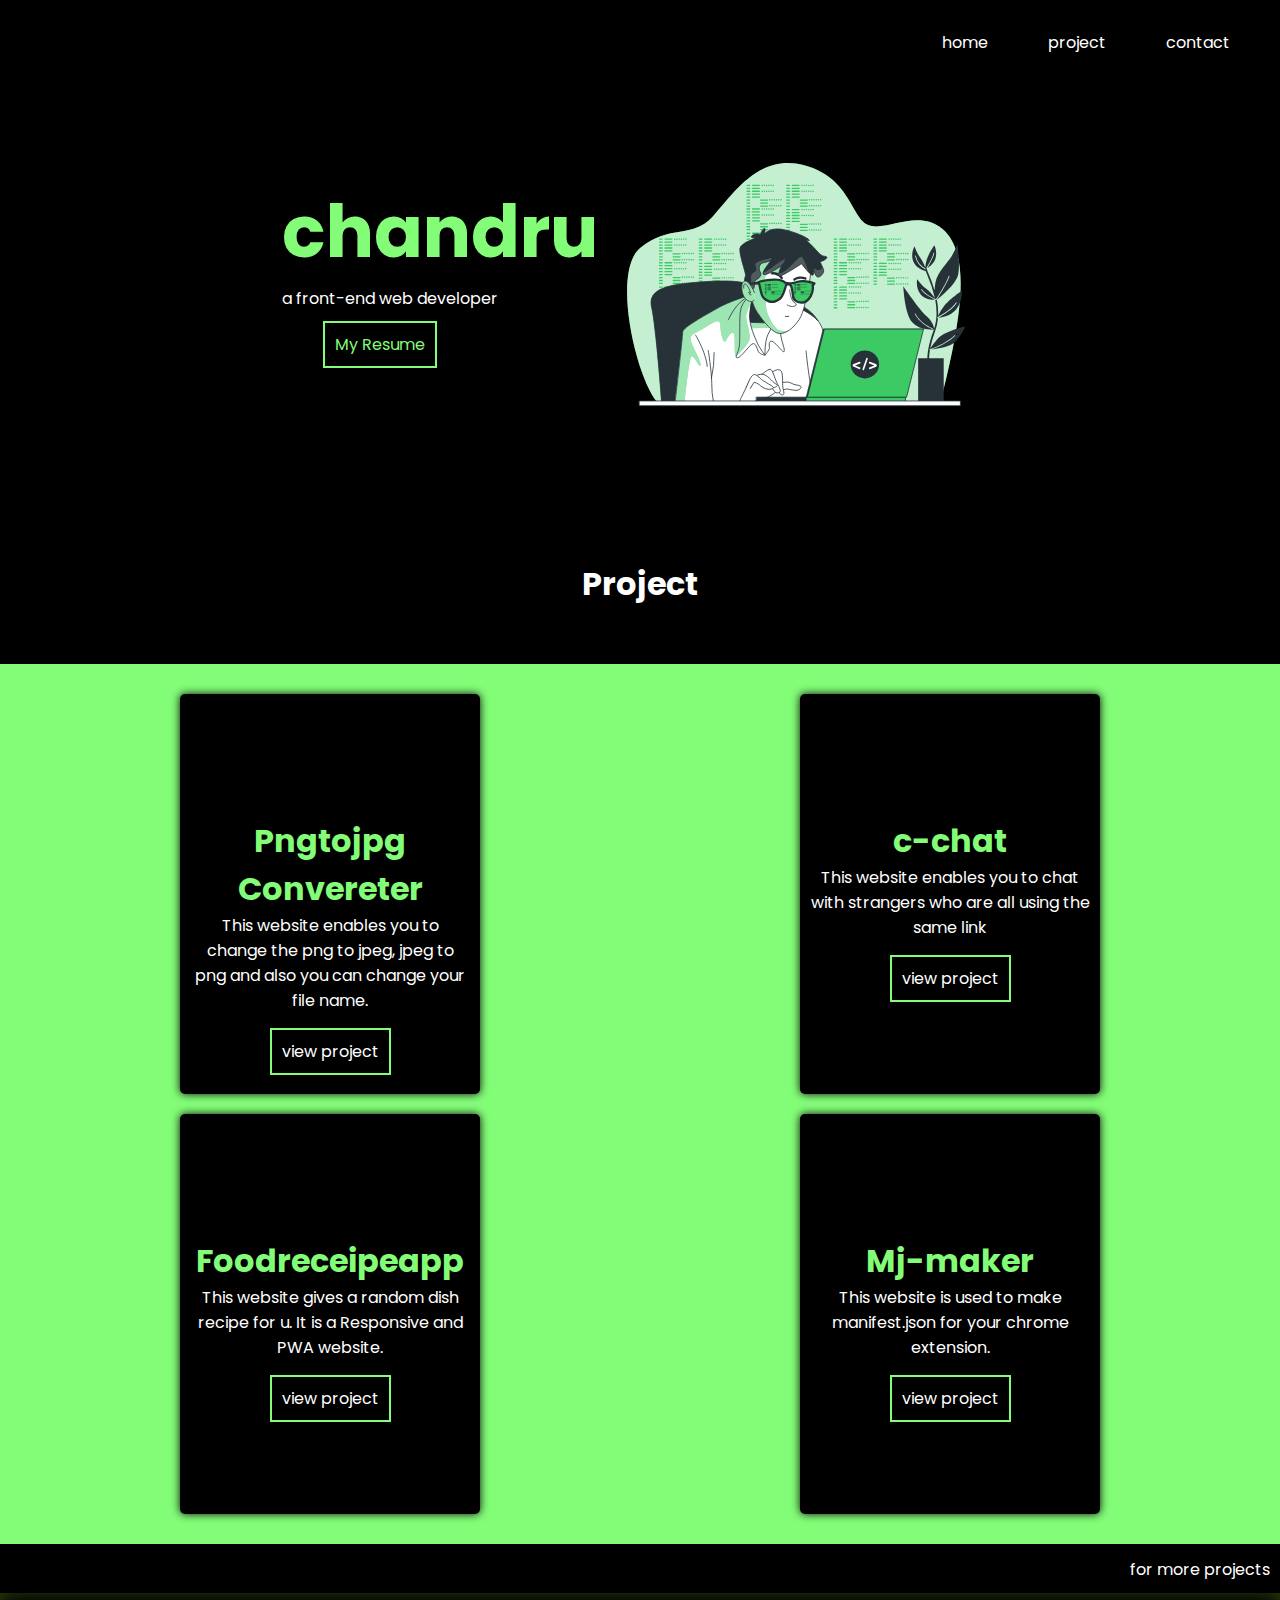
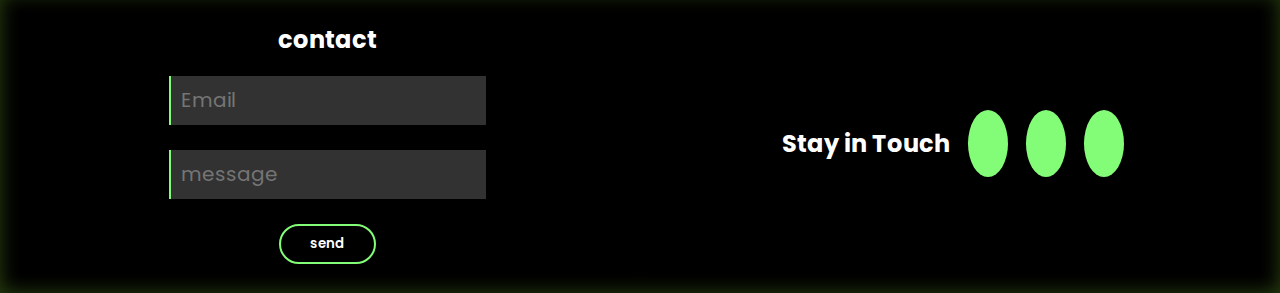
==== index.html @ 179a3398 "first commit" ====
<!DOCTYPE html>
<html lang="en">
<head>
    <meta charset="UTF-8">
    <meta http-equiv="X-UA-Compatible" content="IE=edge">
    <meta name="viewport" content="width=device-width, initial-scale=1.0">
    <meta name="description" content="this website is a showcaseof my projects in this website you can see my all projects">
    <meta name="keywords" content="B-chandru-profolio">
    <title>Profolio</title>
    <link rel="preconnect" href="https://fonts.gstatic.com">
<link href="https://fonts.googleapis.com/css2?family=Poppins&display=swap" rel="stylesheet">
    <link rel="stylesheet" href="https://cdnjs.cloudflare.com/ajax/libs/font-awesome/5.15.3/css/all.min.css" integrity="sha512-iBBXm8fW90+nuLcSKlbmrPcLa0OT92xO1BIsZ+ywDWZCvqsWgccV3gFoRBv0z+8dLJgyAHIhR35VZc2oM/gI1w==" crossorigin="anonymous" referrerpolicy="no-referrer" />
    <link rel="stylesheet" href="style.css">
</head>
<body>

                                <!--For hamburger menu  -->
    <header>
        <a href="#" class="logo"></a>
        <div class="toggle" onclick="menu()"><i class="fas fa-bars"></i></div>
        <ul class="nav" >
            <li><a href="index.html">home</a></li>
            <li><a href="project.html">project</a></li>
           <li><a href="#con">contact</a></li>

        </ul>
    </header>


                                    <!-- FOR my name display -->


    <div class="main">
        <div class="left">
            <div class="content">
                <h1 >chandru </h1>
                <p id="ani">a front-end web developer</p>
                <div class="button"> <a  id="top-a" href="img/Chandru_B.pdf" download="resume.pdf">My Resume</a></div>
            </div>
            
        </div>
        <div class="right"></div>
    </div>



                      
    <!-- FOR DISPLAYING PROJECTS -->
    <div class="center">
     <h1 id="P_1">Project</h1>
     <div class="strech"></div>
    </div>
        <div class="project">

            <div class="project_card">
                <i class="far fa-file-image"></i>
                <h1>Pngtojpg Convereter</h1>
                <p id="project_content">This website enables you to change the png to jpeg, jpeg to png and also you can change your file name.</p>
                <p class="view_project"> <a href="https://b-chandru.github.io/photoconverter/" target="_blank" rel="noopener noreferrer">
                   view project</a></p>
              </div>

              <div class="project_card">
                <i class="far fa-comments"></i>
                <h1>c-chat</h1>
                <p id="project_content"  >This website enables you to chat with strangers who are all using the same link</p>
                <p class="view_project"> <a href="https://c-chat-real.herokuapp.com/" target="_blank" rel="noopener noreferrer">
                   view project</a></p>
              </div>

              <div class="project_card">
                <i class="fas fa-mortar-pestle"></i>
              <h1>Foodreceipeapp</h1>
                <p  id="project_content" >This website gives a random dish recipe for u. It is a Responsive and PWA website.</p>
                <p class="view_project"> <a href="https://b-chandru.github.io/foodrecipeapp-pwa/" target="_blank" rel="noopener noreferrer">
                   view project</a></p>
              </div>

        

              <div class="project_card">
                <i class="far fa-file-code"></i>
                <h1>Mj-maker</h1>
                <p id="project_content" >This website is used to make manifest.json for your chrome extension.</p>
                <p class="view_project"> <a href="https://b-chandru.github.io/mj_maker/" target="_blank" rel="noopener noreferrer">
                   view project</a></p>
              </div>

        </div>
        <div class="more"><a href="project.html" rel="noopener noreferrer">for more projects <i class="fas fa-arrow-right"></i></a></div>

<!-- FOOTER  -->
    <footer id="con">
    <div class="msg">
        <h2>contact</h2>
        <form onsubmit="thank()">
            <input type="email" name="" id="" placeholder="Email"><br>
            <input type="text" name="" id="" placeholder="message"><br><input type="submit" value="send">
        </form>
    </div>

        <div class="social_media">
            <h2>Stay in Touch</h2>
               <a href="https://github.com/B-chandru/" target="_blank" rel="noopener noreferrer" ><i class="fab fa-github"></i></a>
               <a href="https://www.linkedin.com/in/chandru-Bose" target="_blank" rel="noopener noreferrer"> <i class="fab fa-linkedin-in"></i></a> 
               <a href="mailto:chandru03012@gmail.com" target="_blank" rel="noopener noreferrer" > <i class="far fa-envelope"></i></a>
        </div>
    </footer>



    <script>
window.onscroll = function(){
   document.querySelector(".strech").style.animation=" large 2s linear 2s 1 normal forwards"
}

  function menu (){
      const tog = document.querySelector(".toggle");
      const nav = document.querySelector(".nav")
      tog.classList.toggle("active")
      nav.classList.toggle("active")
  }

  function thank() {
    alert("thanks for message me 😄");
  }
    </script>

</body>
</html>
---- style.css ----
:root{
    --color1:hsl(115, 96%, 73%);
    --color2:hsl(0, 0%, 100%);
    --color3:hsl(0, 0%, 0%);
    }
    *{
      margin: 0;
      padding: 0;
      box-sizing: border-box;
      font-family: 'Poppins', sans-serif;
      background:var(--color3);
      scroll-behavior: smooth;

    }

                     /* navigation */
  header {
    position: fixed;
    top: 0;
    left: 0;
    width: 100%;
    padding: 20px 40px;
    display: flex;
    justify-content: space-between;
    align-items: center;
  }
  
  header .logo {
    font-size: 2em;
    color: var(--color1);
    font-weight: 700;
    text-transform: uppercase;
    text-decoration: none;
  }
  
  
  header .nav {
    position: relative;
    display: flex;
  }
  
  header .nav li {
    list-style: none;
    padding: 10px;
  }
  
  header .nav li a {
    color: var(--color2);
    margin-left: 40px;
    text-decoration: none;
  }
  header .nav li a:hover{
    color: var(--color1);
    letter-spacing: 2px;

  }



  
    /* my name display*/
    .main {
      margin-top: 67px;
      width: 100%;
      height: 400px;
      display: flex;
      justify-content: center;
      align-items: center;
    }
    .left{
      display: grid;
      place-items: center;
      color: var(--color1);
    }
    .button{
      margin-top: 21px;
      margin-left: 41px;
    }
    #ani{
      color: var(--color2);
    }
    #top-a{
      text-decoration: none;
      padding: 10px;
      border: 2px solid var(--color1);
      color: var(--color1);
    }
    #top-a:hover{
      color: var(--color3);
      background: chartreuse;
      border: 2px solid var(--color3);
       font-weight: 900;

    }
    .left h1{
     font-size: 8vh;
    }
    .right{
      margin-top: 20px;
      width: 400px;
      height: 300px;
      background: url("/img/user.svg");
      background-position: center;
      background-size: cover;
      background-repeat: no-repeat;
    }


    /* project */
    .center{
      margin-top: 93px;
display: grid;
place-items: center;
    }
    #P_1{
      color: var(--color2);
      text-align: center;
    }
    .project{
      margin-top: 30px;
      padding: 30px;
      display: grid;
      place-items: center;
  background: var(--color1);
      grid-template-columns: repeat(2, 1fr);
      grid-gap: 20px;
    }
    .project_card{
      color: var(--color1);
      width: 300px;
      height: 400px;
      border-radius: 5px;
      padding: 10px;
      text-align: center;
      box-shadow: 0px 0px 8px 0px rgb(5 6 5);
      transition: transform 0.1s;

    }
    .project_card:hover{
      transform: translateY(3px) scale(1.02);
   }
#project_content{
  color: var(--color2);
}
    .view_project{
      margin-top: 26px;
    }
    .view_project a{
      text-decoration: none;
    padding: 10px;
    color: var(--color2);
    border: 2px solid var(--color1);
    }
    .view_project a:hover{
      background: var(--color1);
    color: var(--color3);
    font-weight: 900;
    }
    .strech{
      width: 0;
        margin-top: 16px;
        height: 10px;
        border-radius: 10px;
       border-bottom: 5px solid var(--color1);
     }
     .more{
       display: flex;
       justify-content: flex-end;
       padding: 10px;
     }
     .more a{
       text-decoration: none;
       color: var(--color2);
     }
     
     @keyframes large{
       0%{
         width:0px
       }
       100%{
         width:300px;
     
       }
     }
     .fa-arrow-right{
       color:var(--color1);
       font-size: larger;
     }
     .fa-file-image{
       color: var(--color1);
       padding: 10px;
       font-size: 75px;
     }
     .fa-comments{
      color: var(--color1);
      font-size: 75px;
      padding: 10px;
     }
     .fa-mortar-pestle{
      color: var(--color1);
      font-size: 75px;
      padding: 10px;
     }

.fa-file-code{
  color: var(--color1);
  font-size: 75px;
  padding: 10px;
}

    /* footer */
    footer{
      width: 100%;
      height: 300px;
      padding: 20px;
      display: grid;
      box-shadow: inset 0px 0px 20px 0px #5988217d;
      grid-template-columns: repeat(2,1fr);
      grid-gap: 10px;
    }
    .msg{
      display: grid;
      place-items: center;
    }
    form{
      display: grid;
      place-items: center;
    }
    input[type="email"], input[type="text"]{
      width: 317px;
      background: rgba(167, 167, 167, 0.3);
      height: 49px;
      outline: none;
      border: none;
      color: var(--color1);
      padding: 10px;
      font-size: 20px;
      border-left: 2px solid var(--color1);
    }
    input[type="submit"]{
      width: 97px;
    border-radius: 22px;
    outline: none;
    border: 2px solid var(--color1);
      height: 40px;
      font-weight: 600;
      color: var(--color2);
    }
    input[type="submit"]:hover{
      letter-spacing: 2px;
      color: var(--color1);
    }
    .social_media{
      display: flex;
      justify-content: center;
      place-items: center;
    
    }
    .icons{
      display: flex;
    }
    h2{
      color:white;
    }
    .fa-github, .fa-linkedin-in, .fa-envelope{
      font-size: larger;
      color: var(--color3);
      padding: 20px;    
      border-radius: 50%;
      margin-left: 18px;
      background:var(--color1) ;
      cursor: pointer;
    }
    .fa-github:hover, .fa-linkedin-in:hover, .fa-envelope:hover{
      font-size:15px;
    }
  
    @media screen and (max-width:691px){
      .main {
        width: 100%;
        height: 400px;
        display: flex;
        flex-direction: column;
        justify-content: center;
        align-items: center;
        background:var(--color3);
      }
    } 

      
  @media screen and (max-width:723px){
    .project{
      grid-template-columns: repeat(1, 1fr);
    }
    footer{
      width: 100%;
      height: 500px;
      padding: 20px;
      display: grid;
      grid-template-columns: repeat(1,1fr);
      grid-gap: 10px;
    }
  }


    @media screen and (max-width: 991px) {
      header {
        padding: 12px 40px;
      }
      header ul.nav {
        position: fixed;
        top: 0;
        left: 0;
        width: 100%;
        height: 100%;
        z-index: 100;
        display: none;
        justify-content: center;
        align-items: center;
        flex-direction: column;
      }
      header ul.nav.active {
        display: flex;
      }
      header .nav li a {
        color: white;
        margin-left: 0;
        text-decoration: none;
        font-size: 30px;
      }
      header .toggle {
        position: relative;
        width: 10px;
        font-size: 31px;
        color:var(--color1);
        height: 30px;
        z-index: 1000;
      }
      header .toggle.active {
        background: #1b0909;
      }
    }
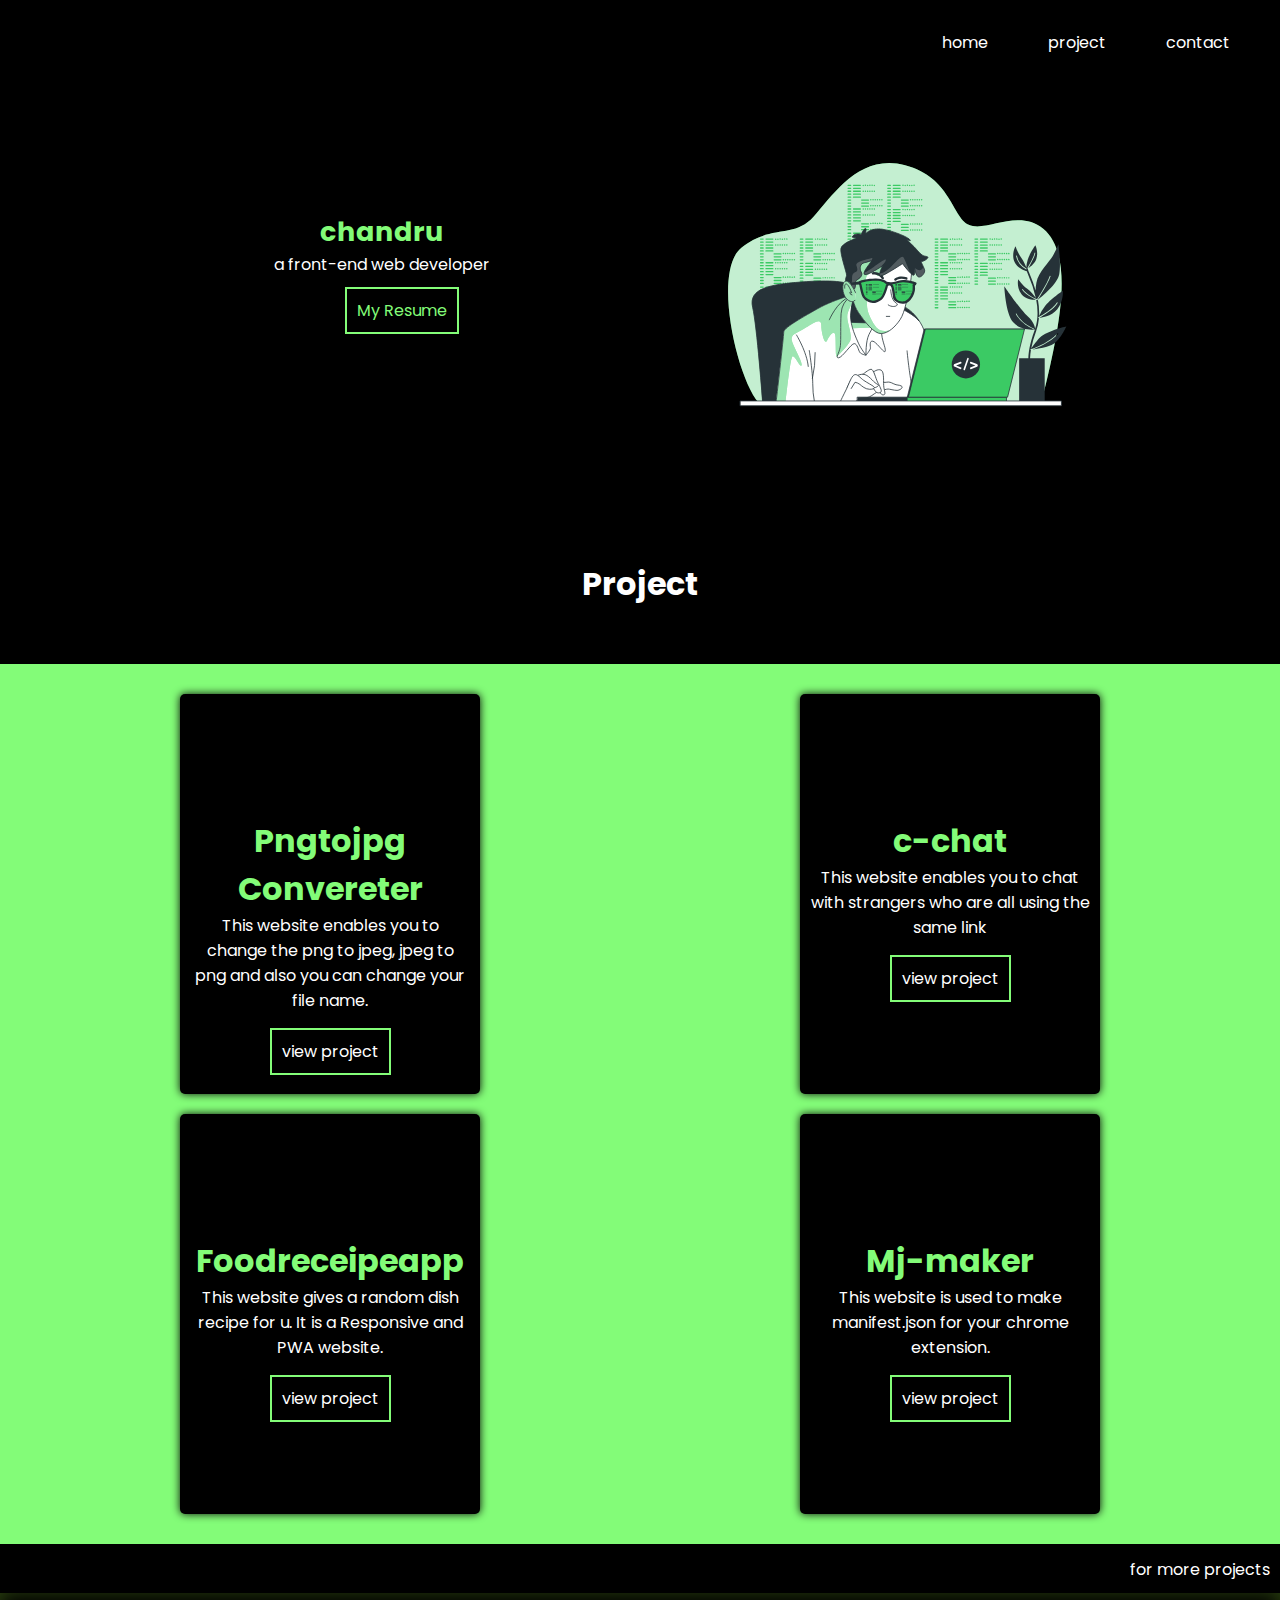
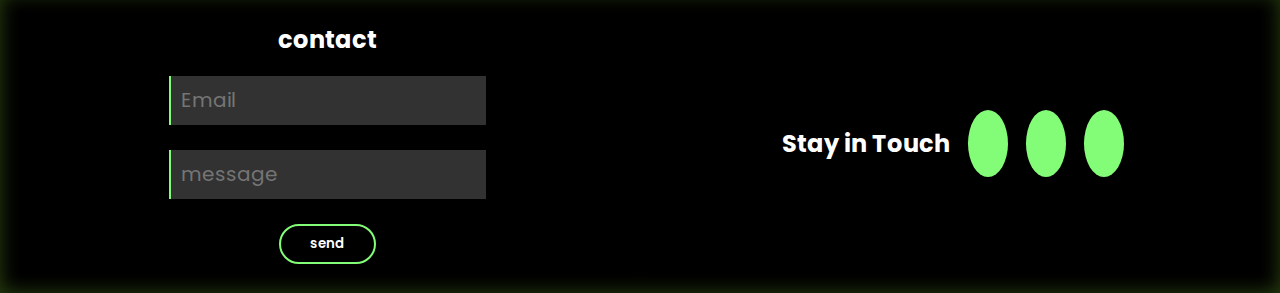
==== commit 45a9e4ca: "Update index.html" ====
--- a/index.html
+++ b/index.html
@@ -6,7 +6,7 @@
     <meta name="viewport" content="width=device-width, initial-scale=1.0">
     <meta name="description" content="this website is a showcaseof my projects in this website you can see my all projects">
     <meta name="keywords" content="B-chandru-profolio">
-    <title>Profolio</title>
+    <title>Portfolio</title>
     <link rel="preconnect" href="https://fonts.gstatic.com">
 <link href="https://fonts.googleapis.com/css2?family=Poppins&display=swap" rel="stylesheet">
     <link rel="stylesheet" href="https://cdnjs.cloudflare.com/ajax/libs/font-awesome/5.15.3/css/all.min.css" integrity="sha512-iBBXm8fW90+nuLcSKlbmrPcLa0OT92xO1BIsZ+ywDWZCvqsWgccV3gFoRBv0z+8dLJgyAHIhR35VZc2oM/gI1w==" crossorigin="anonymous" referrerpolicy="no-referrer" />
@@ -32,11 +32,12 @@
 
     <div class="main">
         <div class="left">
-            <div class="content">
+           <!-- <div class="content"> -->
                 <h1 >chandru </h1>
                 <p id="ani">a front-end web developer</p>
-                <div class="button"> <a  id="top-a" href="img/Chandru_B.pdf" download="resume.pdf">My Resume</a></div>
-            </div>
+                 <div class="button"> <a  id="top-a" href="./Resume/Chandru_B.pdf" download="resume.pdf">My Resume</a></div>
+
+         <!-- </div> -->
             
         </div>
         <div class="right"></div>
@@ -122,9 +123,9 @@
   }
 
   function thank() {
-    alert("thanks for message me 😄");
+    alert("thanks for message me 🙂");
   }
     </script>
 
 </body>
-</html>+</html>
--- a/style.css
+++ b/style.css
@@ -64,9 +64,12 @@
       margin-top: 67px;
       width: 100%;
       height: 400px;
-      display: flex;
-      justify-content: center;
-      align-items: center;
+      display: grid;
+      place-items: center;
+      grid-template-columns: repeat(2, 1fr);
+      padding-left: 10%;
+      padding-right: 10%;
+      grid-gap: 10px;
     }
     .left{
       display: grid;
@@ -94,13 +97,14 @@
 
     }
     .left h1{
-     font-size: 8vh;
+     font-size: 3vh;
     }
     .right{
+      text-align: center;
       margin-top: 20px;
       width: 400px;
       height: 300px;
-      background: url("/img/user.svg");
+      background: url("./img/user.svg");
       background-position: center;
       background-size: cover;
       background-repeat: no-repeat;
@@ -280,10 +284,13 @@
       .main {
         width: 100%;
         height: 400px;
-        display: flex;
-        flex-direction: column;
-        justify-content: center;
-        align-items: center;
+         display: grid;
+          place-items: center;
+          grid-template-columns: repeat(1, 1fr);
+        background:var(--color3);
+        padding-left: 0;
+        padding-right: 0;
+        grid-gap: 0px;
         background:var(--color3);
       }
     } 
@@ -340,4 +347,4 @@
       header .toggle.active {
         background: #1b0909;
       }
-    }+    }
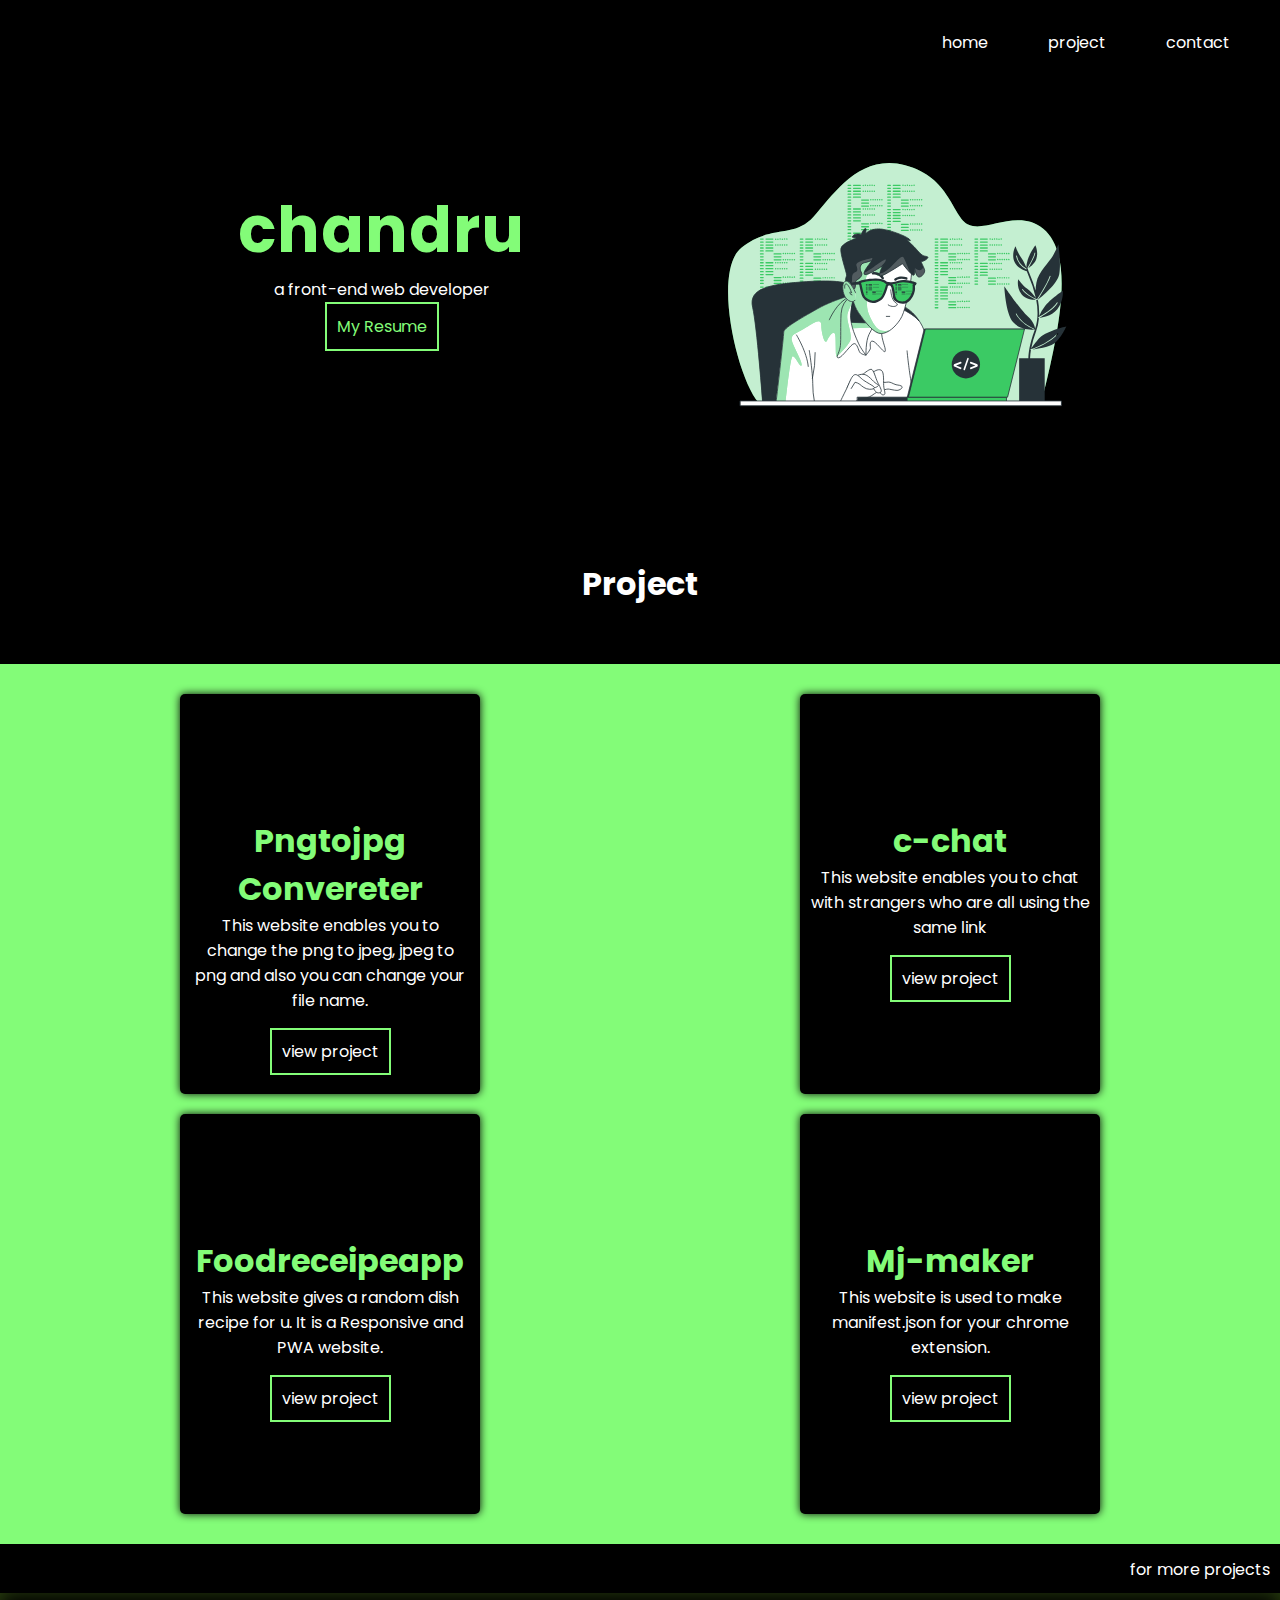
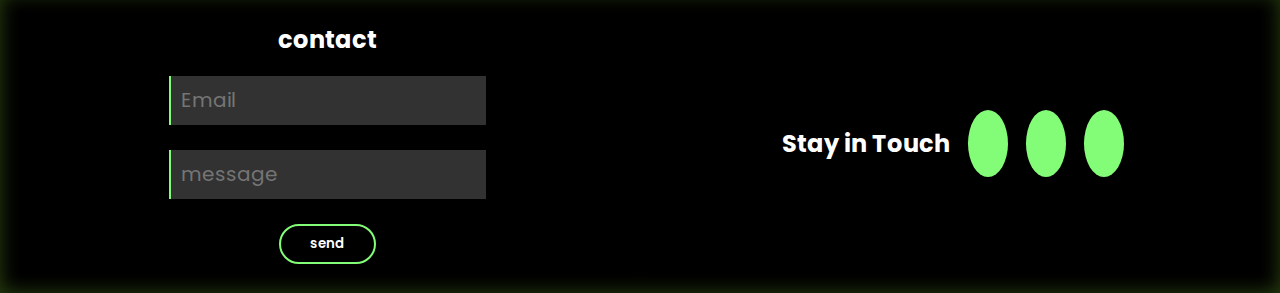
==== commit 2d9cdfc0: "Update index.html" ====
--- a/index.html
+++ b/index.html
@@ -35,7 +35,7 @@
            <!-- <div class="content"> -->
                 <h1 >chandru </h1>
                 <p id="ani">a front-end web developer</p>
-                 <div class="button"> <a  id="top-a" href="./Resume/Chandru_B.pdf" download="resume.pdf">My Resume</a></div>
+                  <a  id="top-a" href="./Resume/Chandru_B.pdf" download="resume.pdf">My Resume</a>
 
          <!-- </div> -->
             
--- a/style.css
+++ b/style.css
@@ -96,9 +96,14 @@
        font-weight: 900;
 
     }
-    .left h1{
-     font-size: 3vh;
-    }
+   .left h1{
+
+     font-size: 7vh;
+     letter-spacing:1px;
+
+    }
+    
+
     .right{
       text-align: center;
       margin-top: 20px;
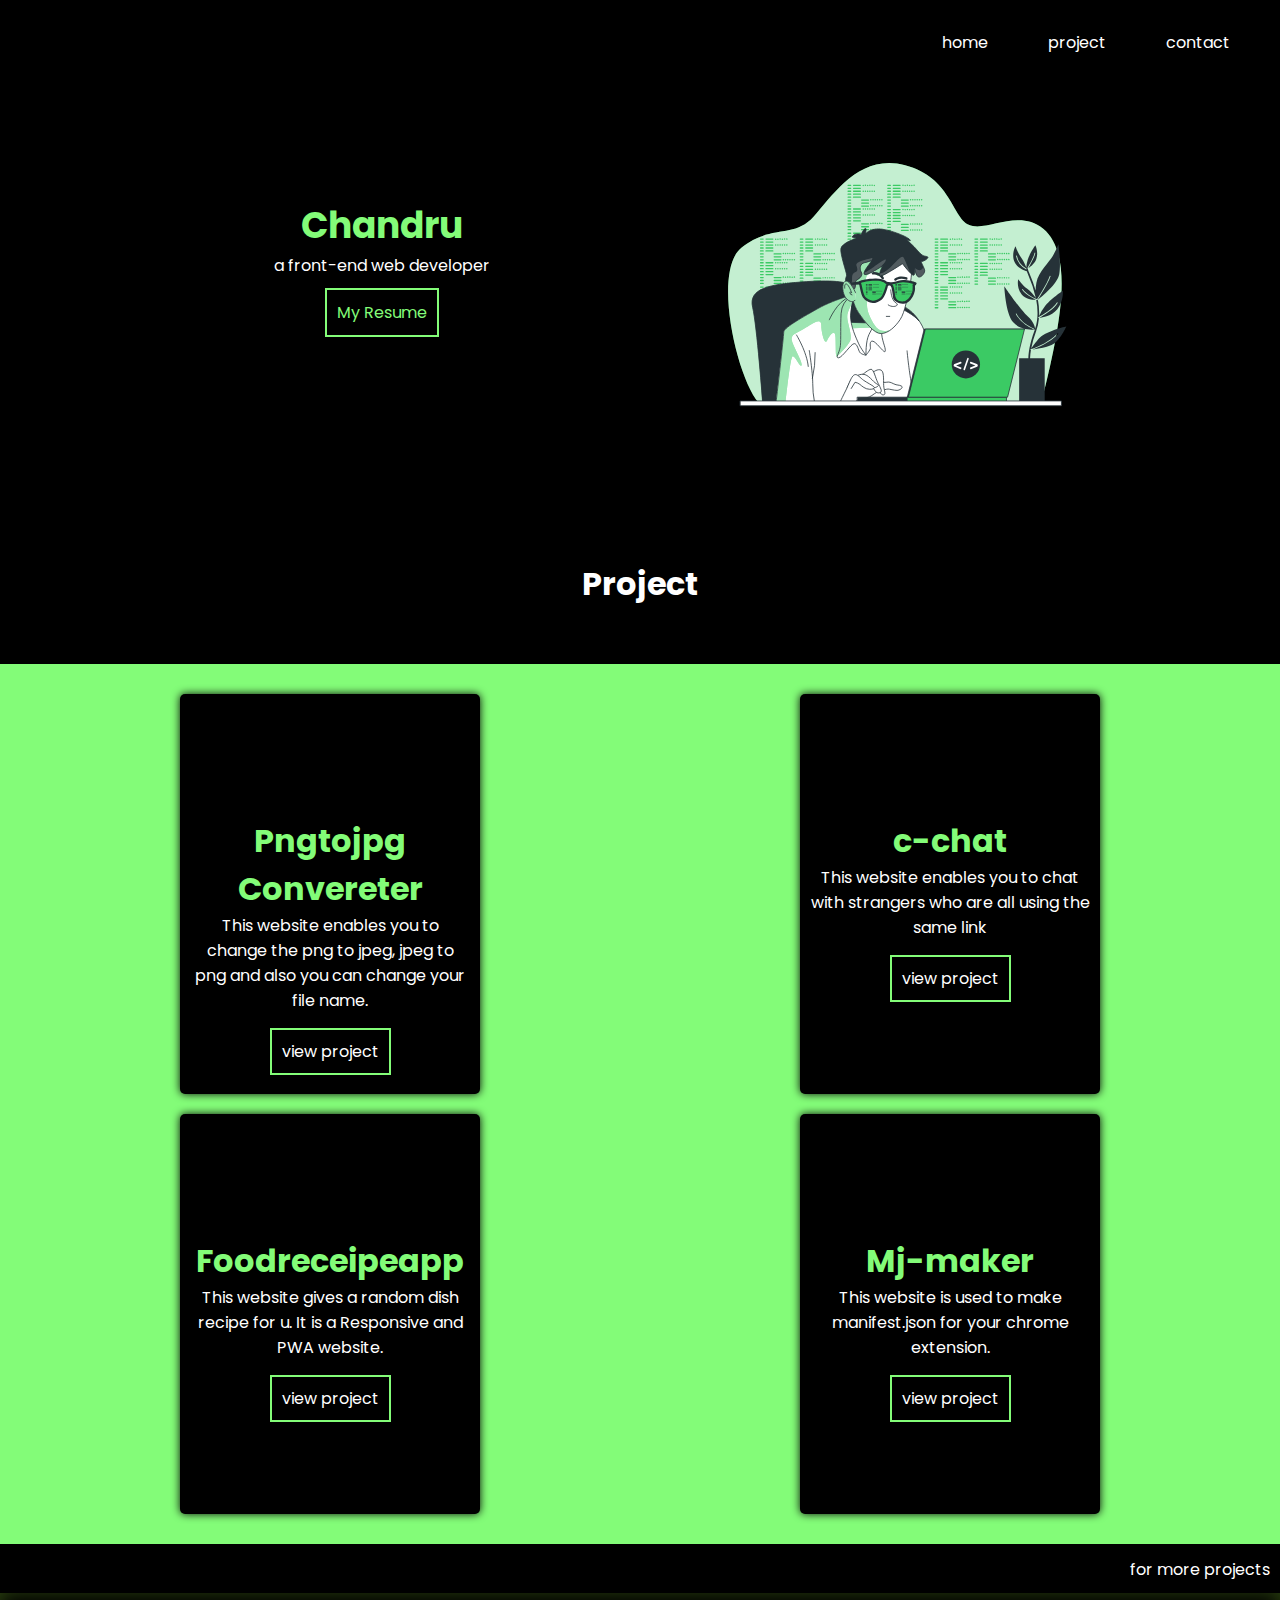
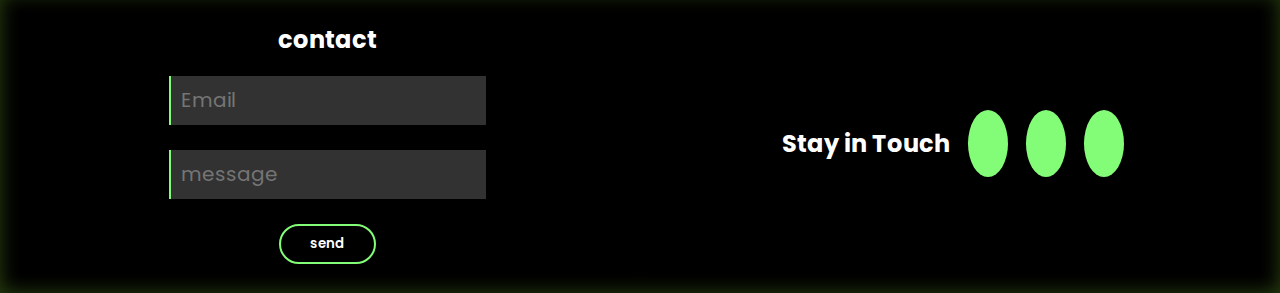
==== commit 065944c1: "Update index.html" ====
--- a/index.html
+++ b/index.html
@@ -33,7 +33,7 @@
     <div class="main">
         <div class="left">
            <!-- <div class="content"> -->
-                <h1 >chandru </h1>
+                <h1 >Chandru </h1>
                 <p id="ani">a front-end web developer</p>
                   <a  id="top-a" href="./Resume/Chandru_B.pdf" download="resume.pdf">My Resume</a>
 
--- a/style.css
+++ b/style.css
@@ -76,14 +76,11 @@
       place-items: center;
       color: var(--color1);
     }
-    .button{
-      margin-top: 21px;
-      margin-left: 41px;
-    }
     #ani{
       color: var(--color2);
     }
     #top-a{
+      margin-top:10px;
       text-decoration: none;
       padding: 10px;
       border: 2px solid var(--color1);
@@ -94,12 +91,6 @@
       background: chartreuse;
       border: 2px solid var(--color3);
        font-weight: 900;
-
-    }
-   .left h1{
-
-     font-size: 7vh;
-     letter-spacing:1px;
 
     }
     
@@ -114,13 +105,15 @@
       background-size: cover;
       background-repeat: no-repeat;
     }
-
+    .left h1{
+     font-size: 4vh;
+    }
 
     /* project */
     .center{
       margin-top: 93px;
-display: grid;
-place-items: center;
+       display: grid;
+       place-items: center;
     }
     #P_1{
       color: var(--color2);
@@ -298,6 +291,9 @@
         grid-gap: 0px;
         background:var(--color3);
       }
+       .left h1{
+     font-size: 8vh;
+    }
     } 
 
       
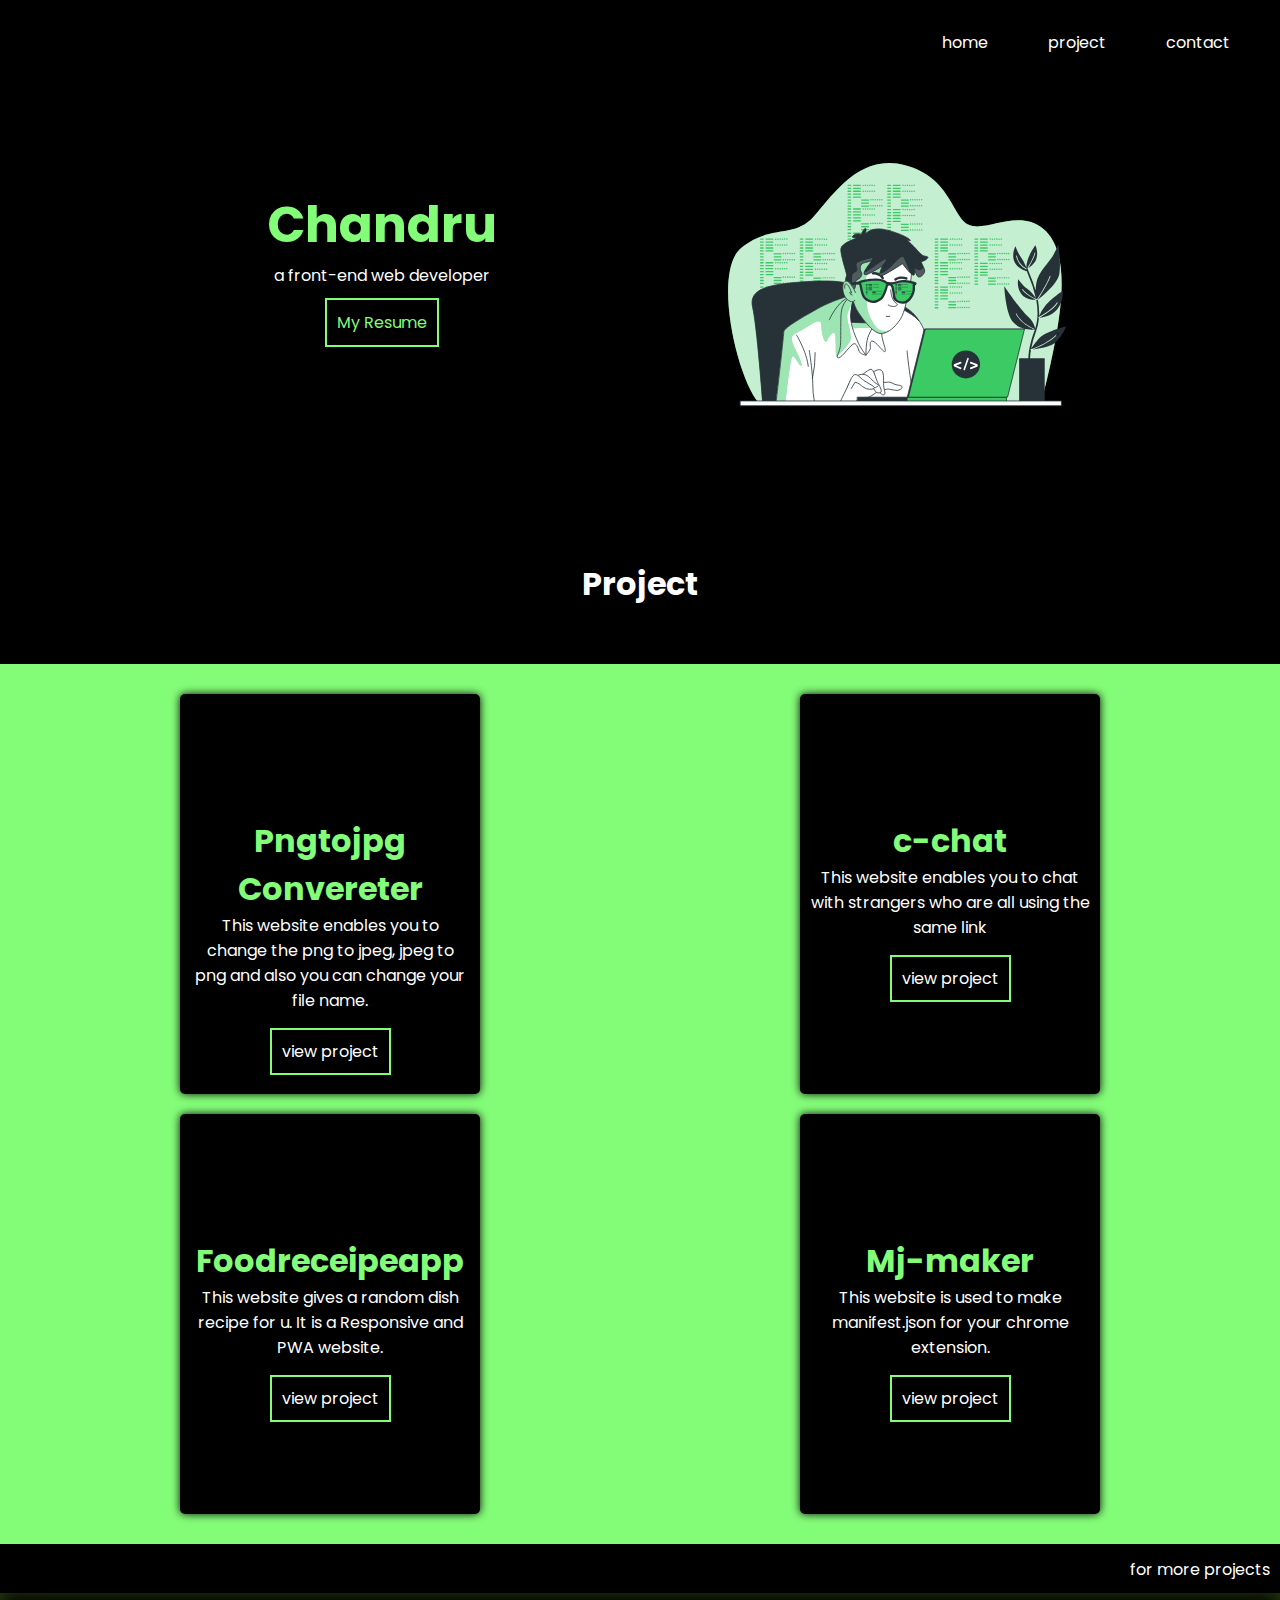
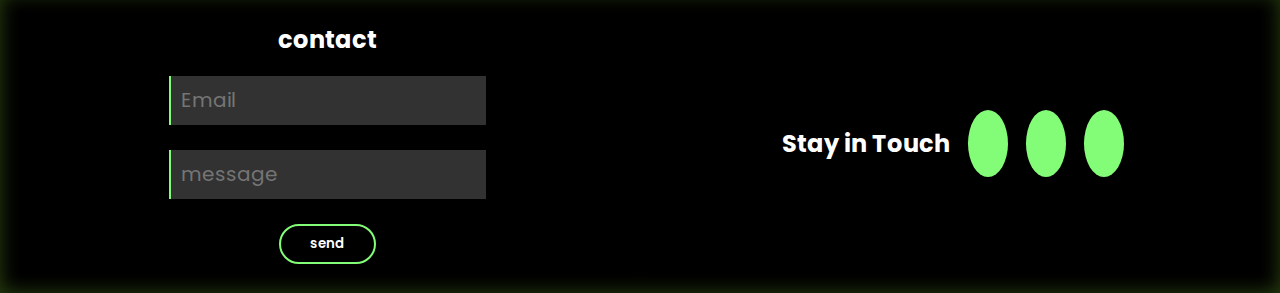
==== commit 8322326f: "Update index.html" ====
--- a/index.html
+++ b/index.html
@@ -19,7 +19,7 @@
         <a href="#" class="logo"></a>
         <div class="toggle" onclick="menu()"><i class="fas fa-bars"></i></div>
         <ul class="nav" >
-            <li><a href="index.html">home</a></li>
+            <li><a href="#">home</a></li>
             <li><a href="project.html">project</a></li>
            <li><a href="#con">contact</a></li>
 
@@ -40,7 +40,9 @@
          <!-- </div> -->
             
         </div>
-        <div class="right"></div>
+        <div class="right">   
+          <!-- the image used for this background is from <a href="https://storyset.com/web">Web illustrations by Storyset</a> -->
+        </div>
     </div>
 
 
@@ -95,8 +97,8 @@
     <div class="msg">
         <h2>contact</h2>
         <form onsubmit="thank()">
-            <input type="email" name="" id="" placeholder="Email"><br>
-            <input type="text" name="" id="" placeholder="message"><br><input type="submit" value="send">
+            <input type="email" name="" id="" placeholder="Email" required><br>
+            <input type="text" name="" id="" placeholder="message" required><br><input type="submit" value="send">
         </form>
     </div>
 
--- a/style.css
+++ b/style.css
@@ -49,11 +49,10 @@
     color: var(--color2);
     margin-left: 40px;
     text-decoration: none;
+     transition: all 0.3s linear 0s;
   }
   header .nav li a:hover{
     color: var(--color1);
-    letter-spacing: 2px;
-
   }
 
 
@@ -94,6 +93,8 @@
 
     }
     
+
+   /* the image used here is download by <a href="https://storyset.com/web">Web illustrations by Storyset</a> Storyset  thanks for giving illustration free  :)*/
 
     .right{
       text-align: center;
@@ -106,7 +107,7 @@
       background-repeat: no-repeat;
     }
     .left h1{
-     font-size: 4vh;
+     font-size: 50px;
     }
 
     /* project */
@@ -349,3 +350,10 @@
         background: #1b0909;
       }
     }
+
+  @media screen and (max-width:360px) {
+            html{
+               width: fit-content; 
+            }
+            
+        }
